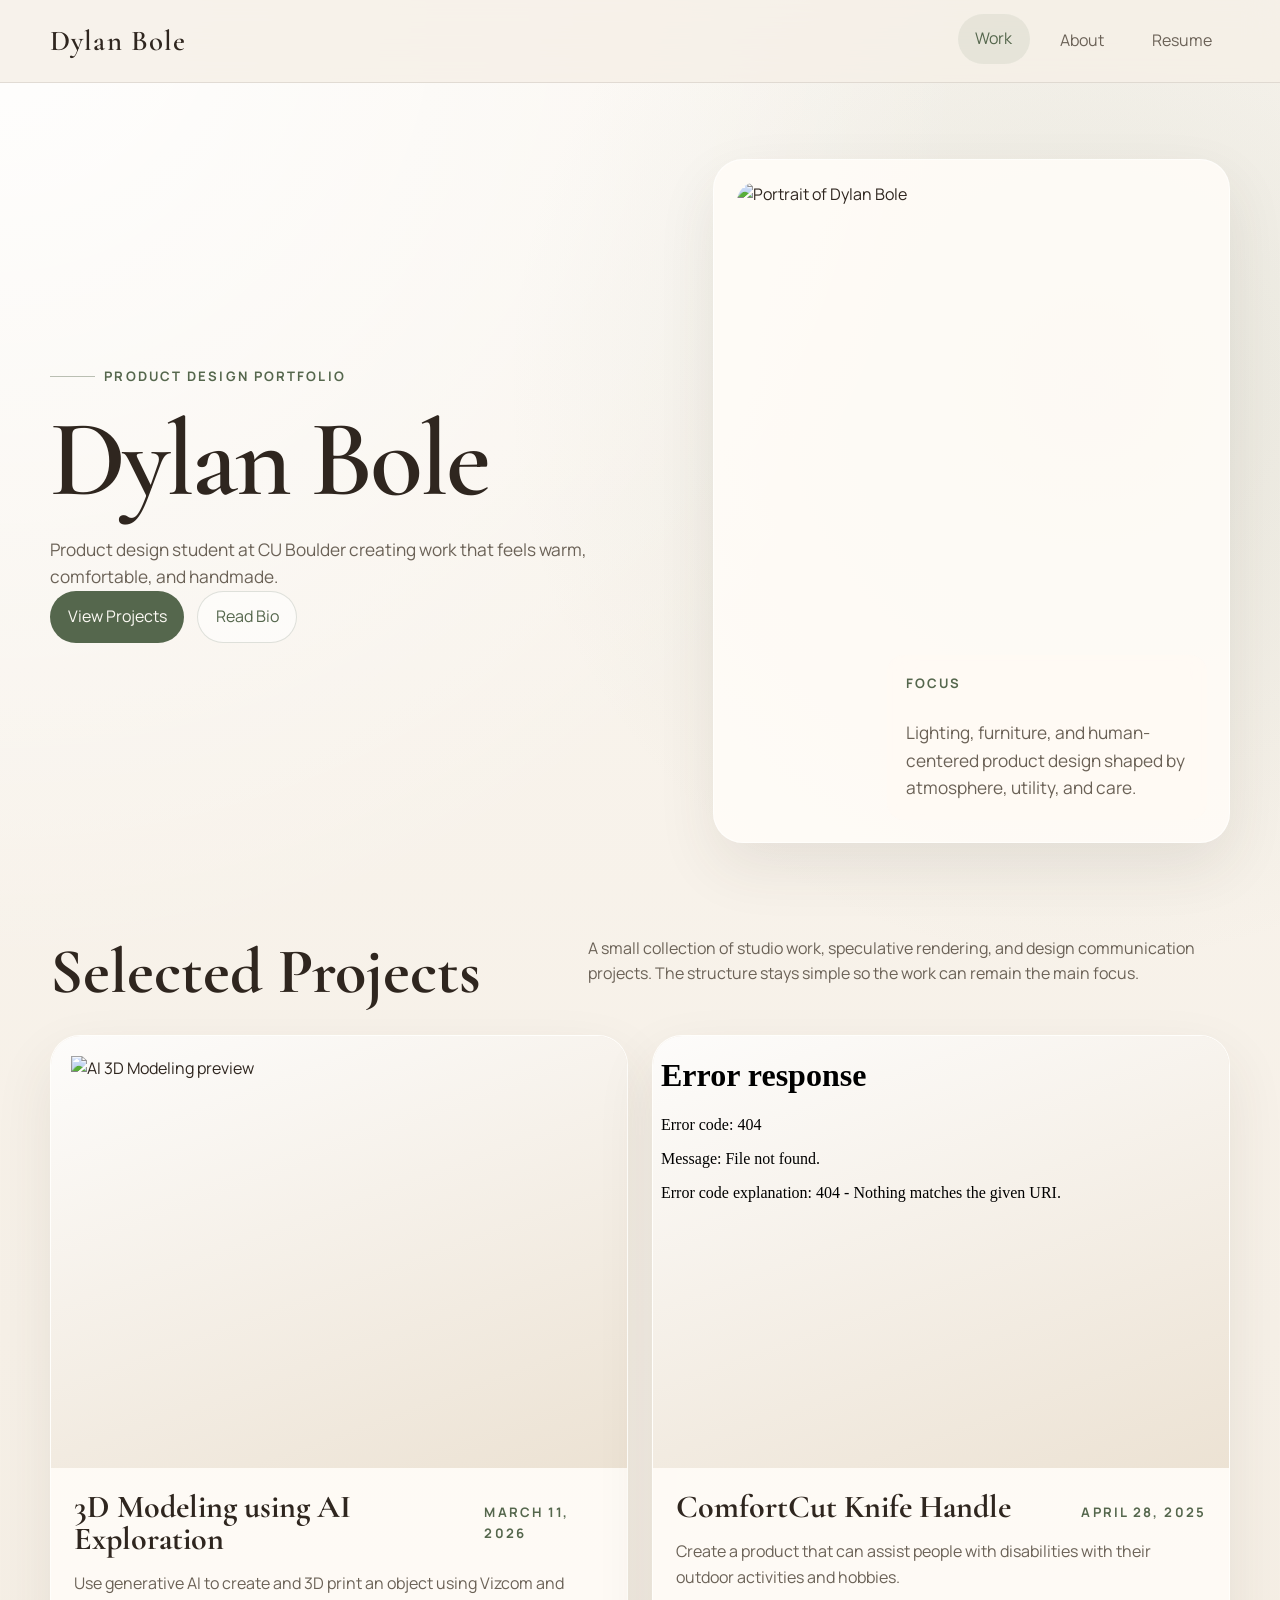
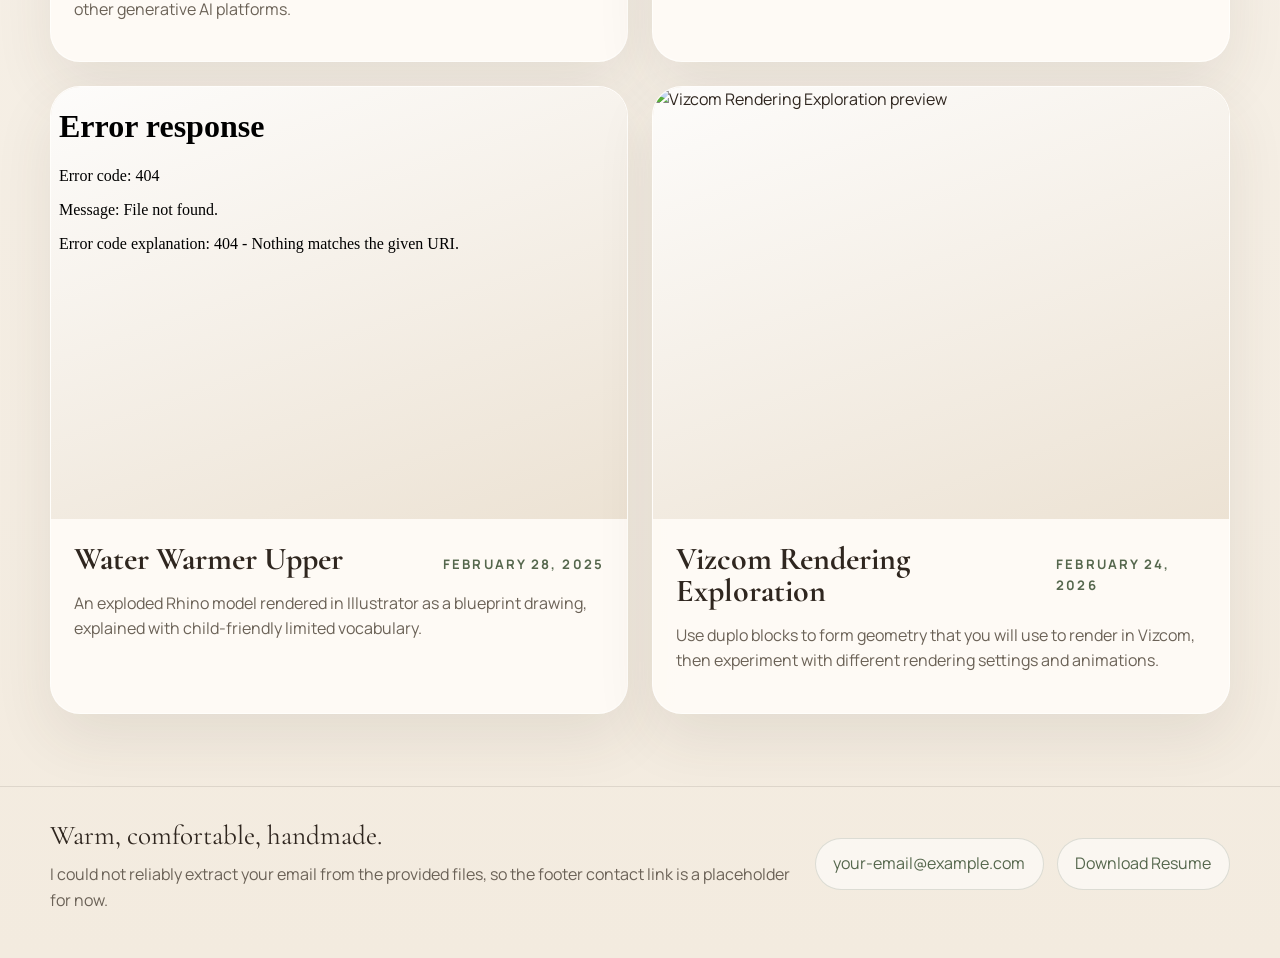
==== index.html @ c15d72f6 "Add files via upload" ====
<!DOCTYPE html>
<html lang="en">
<head>
  <meta charset="UTF-8">
  <meta name="viewport" content="width=device-width, initial-scale=1.0">
  <title>Dylan Bole | Portfolio</title>
  <meta name="description" content="Portfolio of Dylan Bole, a product design student at CU Boulder.">
  <link rel="preconnect" href="https://fonts.googleapis.com">
  <link rel="preconnect" href="https://fonts.gstatic.com" crossorigin>
  <link href="https://fonts.googleapis.com/css2?family=Cormorant+Garamond:wght@400;500;600;700&family=Manrope:wght@400;500;600;700;800&display=swap" rel="stylesheet">
  <link rel="stylesheet" href="styles.css">
</head>
<body>
  <nav class="site-nav">
    <div class="nav-inner">
      <a class="brand" href="index.html">Dylan Bole</a>
      <div class="nav-links">
        <a class="active" href="index.html">Work</a>
        <a href="about.html">About</a>
        <a href="resume/resume.pdf" target="_blank" rel="noopener">Resume</a>
      </div>
    </div>
  </nav>

  <main class="page">
    <section class="hero">
      <div>
        <span class="eyebrow">Product Design Portfolio</span>
        <h1>Dylan Bole</h1>
        <p>Product design student at CU Boulder creating work that feels warm, comfortable, and handmade.</p>
        <div class="hero-actions">
          <a class="button primary" href="#projects">View Projects</a>
          <a class="button secondary" href="about.html">Read Bio</a>
        </div>
      </div>

      <div class="hero-panel">
        <img src="assets/images/dylan-bole-portrait.jpg" alt="Portrait of Dylan Bole">
        <div class="hero-panel-card">
          <strong class="meta-label">Focus</strong>
          <p class="footer-note">Lighting, furniture, and human-centered product design shaped by atmosphere, utility, and care.</p>
        </div>
      </div>
    </section>

    <section class="section" id="projects">
      <div class="section-header">
        <h2>Selected Projects</h2>
        <p class="section-copy">A small collection of studio work, speculative rendering, and design communication projects. The structure stays simple so the work can remain the main focus.</p>
      </div>

      <div class="projects-grid">
        <a class="project-card" href="project-ai-3d-modeling.html">
          <div class="card-media card-media--contain">
            <img src="assets/images/ai-3d-modeling.jpg" alt="AI 3D Modeling preview">
          </div>
          <div class="card-body">
            <div class="card-title-row">
              <h3>3D Modeling using AI Exploration</h3>
              <span class="card-date">March 11, 2026</span>
            </div>
            <p class="section-copy">Use generative AI to create and 3D print an object using Vizcom and other generative AI platforms.</p>
          </div>
        </a>

        <a class="project-card" href="project-designing-for-outdoor-inclusion.html">
          <div class="card-media">
            <iframe src="assets/docs/comfortcut-knife-handle.pdf#toolbar=0&navpanes=0&scrollbar=0&view=FitH" title="ComfortCut Knife Handle PDF preview"></iframe>
          </div>
          <div class="card-body">
            <div class="card-title-row">
              <h3>ComfortCut Knife Handle</h3>
              <span class="card-date">April 28, 2025</span>
            </div>
            <p class="section-copy">Create a product that can assist people with disabilities with their outdoor activities and hobbies.</p>
          </div>
        </a>

        <a class="project-card" href="project-thing-explainer.html">
          <div class="card-media">
            <iframe src="assets/docs/water-warmer-upper.pdf#toolbar=0&navpanes=0&scrollbar=0&view=FitH" title="Water Warmer Upper PDF preview"></iframe>
          </div>
          <div class="card-body">
            <div class="card-title-row">
              <h3>Water Warmer Upper</h3>
              <span class="card-date">February 28, 2025</span>
            </div>
            <p class="section-copy">An exploded Rhino model rendered in Illustrator as a blueprint drawing, explained with child-friendly limited vocabulary.</p>
          </div>
        </a>

        <a class="project-card" href="project-vizcom-exploration.html">
          <div class="card-media card-media--cover">
            <img src="assets/images/vizcom-victorian-building.jpg" alt="Vizcom Rendering Exploration preview">
          </div>
          <div class="card-body">
            <div class="card-title-row">
              <h3>Vizcom Rendering Exploration</h3>
              <span class="card-date">February 24, 2026</span>
            </div>
            <p class="section-copy">Use duplo blocks to form geometry that you will use to render in Vizcom, then experiment with different rendering settings and animations.</p>
          </div>
        </a>
      </div>
    </section>
  </main>

  <footer class="site-footer">
    <div class="footer-inner">
      <div>
        <p class="footer-title">Warm, comfortable, handmade.</p>
        <p class="footer-note">I could not reliably extract your email from the provided files, so the footer contact link is a placeholder for now.</p>
      </div>
      <div class="footer-links">
        <a class="pill" href="mailto:your-email@example.com">your-email@example.com</a>
        <a class="pill" href="resume/resume.pdf" target="_blank" rel="noopener">Download Resume</a>
      </div>
    </div>
  </footer>
</body>
</html>
---- styles.css ----
:root {
  --bg: #f6f0e7;
  --bg-soft: #efe6da;
  --surface: rgba(255, 252, 247, 0.88);
  --text: #2f261f;
  --muted: #6b6257;
  --line: rgba(69, 59, 48, 0.12);
  --accent: #7f9075;
  --accent-deep: #55674d;
  --shadow: 0 24px 60px rgba(71, 57, 39, 0.09);
  --radius-lg: 30px;
  --radius-md: 20px;
  --max-width: 1180px;
}

* {
  box-sizing: border-box;
}

html {
  scroll-behavior: smooth;
}

body {
  margin: 0;
  color: var(--text);
  background:
    radial-gradient(circle at top left, rgba(255, 255, 255, 0.9), transparent 34%),
    radial-gradient(circle at 85% 15%, rgba(127, 144, 117, 0.14), transparent 24%),
    linear-gradient(180deg, #faf6f0 0%, var(--bg) 52%, #f3ebdf 100%);
  font-family: "Manrope", "Avenir Next", sans-serif;
  line-height: 1.6;
}

img,
video {
  display: block;
  max-width: 100%;
}

a {
  color: inherit;
  text-decoration: none;
}

.site-nav {
  position: sticky;
  top: 0;
  z-index: 20;
  backdrop-filter: blur(16px);
  background: rgba(246, 240, 231, 0.82);
  border-bottom: 1px solid var(--line);
}

.nav-inner,
.page,
.footer-inner {
  width: min(calc(100% - 2rem), var(--max-width));
  margin: 0 auto;
}

.nav-inner {
  padding: 1rem 0;
  display: flex;
  align-items: center;
  justify-content: space-between;
  gap: 1rem;
}

.brand,
.hero h1,
.section h2,
.page-title h1,
.project-header h1,
.card-title-row h3,
.about-copy h2,
.project-text h2,
.footer-title {
  font-family: "Cormorant Garamond", Georgia, serif;
}

.brand {
  font-size: 1.8rem;
  font-weight: 600;
  letter-spacing: 0.04em;
}

.nav-links,
.hero-actions,
.project-links,
.footer-links {
  display: flex;
  flex-wrap: wrap;
  gap: 0.8rem;
}

.nav-links a,
.button,
.pill {
  display: inline-flex;
  align-items: center;
  justify-content: center;
  min-height: 3rem;
  padding: 0.75rem 1.1rem;
  border-radius: 999px;
  transition: background-color 220ms ease, color 220ms ease, transform 220ms ease, border-color 220ms ease;
}

.nav-links a {
  color: var(--muted);
}

.nav-links a:hover,
.nav-links a:focus-visible,
.nav-links a.active,
.button:hover,
.button:focus-visible,
.pill:hover,
.pill:focus-visible,
.project-card:hover,
.project-card:focus-within {
  transform: translateY(-2px);
}

.nav-links a:hover,
.nav-links a:focus-visible,
.nav-links a.active {
  color: var(--accent-deep);
  background: rgba(127, 144, 117, 0.12);
}

.page {
  min-height: 100vh;
}

.hero {
  min-height: calc(100vh - 79px);
  display: grid;
  grid-template-columns: 1.1fr 0.9fr;
  align-items: center;
  gap: 2rem;
  padding: 4rem 0 3rem;
}

.eyebrow,
.card-date,
.project-date,
.project-type,
.meta-label {
  color: var(--accent-deep);
  font-size: 0.82rem;
  font-weight: 700;
  letter-spacing: 0.16em;
  text-transform: uppercase;
}

.eyebrow {
  display: inline-flex;
  align-items: center;
  gap: 0.6rem;
  margin-bottom: 1.35rem;
}

.eyebrow::before {
  content: "";
  width: 2.8rem;
  height: 1px;
  background: rgba(85, 103, 77, 0.4);
}

.hero h1,
.page-title h1,
.project-header h1 {
  margin: 0;
  font-size: clamp(3.6rem, 9vw, 6.8rem);
  line-height: 0.93;
  font-weight: 600;
  letter-spacing: -0.03em;
}

.hero p,
.section-copy,
.lede,
.footer-note,
.project-text p {
  color: var(--muted);
}

.hero p {
  max-width: 34rem;
  margin: 1.6rem 0 0;
  font-size: 1.08rem;
}

.button.primary {
  background: var(--accent-deep);
  color: #fdfaf5;
}

.button.secondary,
.pill {
  background: rgba(255, 255, 255, 0.56);
  border: 1px solid rgba(85, 103, 77, 0.18);
  color: var(--accent-deep);
}

.hero-panel,
.panel,
.project-card,
.media-frame,
.project-text,
.portrait-card {
  background: rgba(255, 252, 247, 0.88);
  border: 1px solid rgba(255, 255, 255, 0.65);
  box-shadow: var(--shadow);
}

.hero-panel {
  position: relative;
  overflow: hidden;
  min-height: 76vh;
  border-radius: var(--radius-lg);
  padding: 1.4rem;
  display: flex;
  align-items: flex-end;
}

.hero-panel img {
  position: absolute;
  inset: 1.4rem;
  width: calc(100% - 2.8rem);
  height: calc(100% - 2.8rem);
  object-fit: cover;
  border-radius: 20px;
}

.hero-panel-card {
  position: relative;
  z-index: 1;
  width: min(20rem, 100%);
  margin-left: auto;
  padding: 1.1rem 1.2rem;
  border-radius: 18px;
  background: rgba(255, 250, 243, 0.84);
  backdrop-filter: blur(14px);
}

.hero-panel-card strong {
  display: block;
  margin-bottom: 0.25rem;
}

.section {
  padding: 1rem 0 4.5rem;
}

.section-header,
.page-title,
.project-header,
.about-grid,
.project-layout,
.footer-inner {
  display: grid;
  gap: 1.5rem;
}

.section-header {
  grid-template-columns: 0.8fr 1fr;
  align-items: end;
  margin-bottom: 2rem;
}

.section h2,
.page-title h1,
.project-header h1 {
  font-size: clamp(2.7rem, 5vw, 4.2rem);
  line-height: 0.95;
  margin: 0;
}

.projects-grid {
  display: grid;
  grid-template-columns: repeat(2, minmax(0, 1fr));
  gap: 1.5rem;
}

.project-card {
  overflow: hidden;
  border-radius: var(--radius-lg);
  transition: transform 280ms ease, box-shadow 280ms ease, border-color 280ms ease;
}

.project-card:hover,
.project-card:focus-within {
  box-shadow: 0 28px 70px rgba(71, 57, 39, 0.14);
  border-color: rgba(127, 144, 117, 0.24);
}

.card-media {
  aspect-ratio: 4 / 3;
  overflow: hidden;
  background:
    linear-gradient(160deg, rgba(255, 255, 255, 0.88), rgba(236, 226, 211, 0.92)),
    #efe6da;
}

.card-media img,
.card-media iframe {
  width: 100%;
  height: 100%;
  border: 0;
}

.card-media--cover img {
  object-fit: cover;
}

.card-media--contain img {
  object-fit: contain;
  padding: 1.25rem;
}

.card-body,
.project-text,
.panel {
  padding: 1.45rem;
}

.card-title-row,
.project-meta {
  display: flex;
  align-items: baseline;
  justify-content: space-between;
  gap: 1rem;
}

.card-title-row h3,
.about-copy h2,
.project-text h2 {
  margin: 0;
  font-size: 2rem;
  line-height: 1;
}

.page-title,
.project-header {
  padding: 3.4rem 0 2rem;
}

.page-title,
.about-grid,
.project-layout {
  grid-template-columns: 0.95fr 1.05fr;
}

.portrait-card {
  overflow: hidden;
  border-radius: var(--radius-lg);
}

.portrait-card img {
  width: 100%;
  aspect-ratio: 1 / 1;
  object-fit: cover;
}

.about-copy,
.project-stack {
  display: grid;
  gap: 1.25rem;
}

.media-frame,
.project-text {
  border-radius: var(--radius-lg);
  overflow: hidden;
}

.media-frame {
  padding: 1rem;
}

.media-frame img,
.media-frame video,
.media-frame iframe {
  width: 100%;
  border: 0;
  border-radius: 18px;
  background: #efe6da;
}

.media-frame iframe {
  min-height: 72vh;
}

.site-footer {
  border-top: 1px solid var(--line);
  padding: 1.7rem 0 2.8rem;
}

.footer-inner {
  grid-template-columns: 1fr auto;
  align-items: center;
}

.footer-title {
  margin: 0;
  font-size: 1.7rem;
}

.footer-note {
  margin: 0.3rem 0 0;
}

@media (max-width: 960px) {
  .hero,
  .page-title,
  .section-header,
  .about-grid,
  .project-layout,
  .footer-inner {
    grid-template-columns: 1fr;
  }

  .hero {
    min-height: auto;
    padding-top: 2.8rem;
  }

  .hero-panel {
    min-height: 26rem;
  }

  .projects-grid {
    grid-template-columns: 1fr;
  }

  .card-title-row,
  .project-meta {
    flex-direction: column;
    align-items: flex-start;
    gap: 0.35rem;
  }

  .media-frame iframe {
    min-height: 34rem;
  }
}

@media (max-width: 640px) {
  .nav-inner,
  .page,
  .footer-inner {
    width: min(calc(100% - 1.2rem), var(--max-width));
  }

  .nav-inner {
    padding: 0.85rem 0;
  }

  .nav-links a {
    padding: 0.58rem 0.82rem;
  }

  .hero h1,
  .page-title h1,
  .project-header h1 {
    font-size: clamp(3rem, 16vw, 4.4rem);
  }

  .hero-panel {
    min-height: 22rem;
    padding: 0.9rem;
  }

  .hero-panel img {
    inset: 0.9rem;
    width: calc(100% - 1.8rem);
    height: calc(100% - 1.8rem);
  }

  .card-body,
  .project-text,
  .panel,
  .hero-panel-card {
    padding: 1.1rem;
  }

  .media-frame {
    padding: 0.8rem;
  }

  .media-frame iframe {
    min-height: 26rem;
  }
}
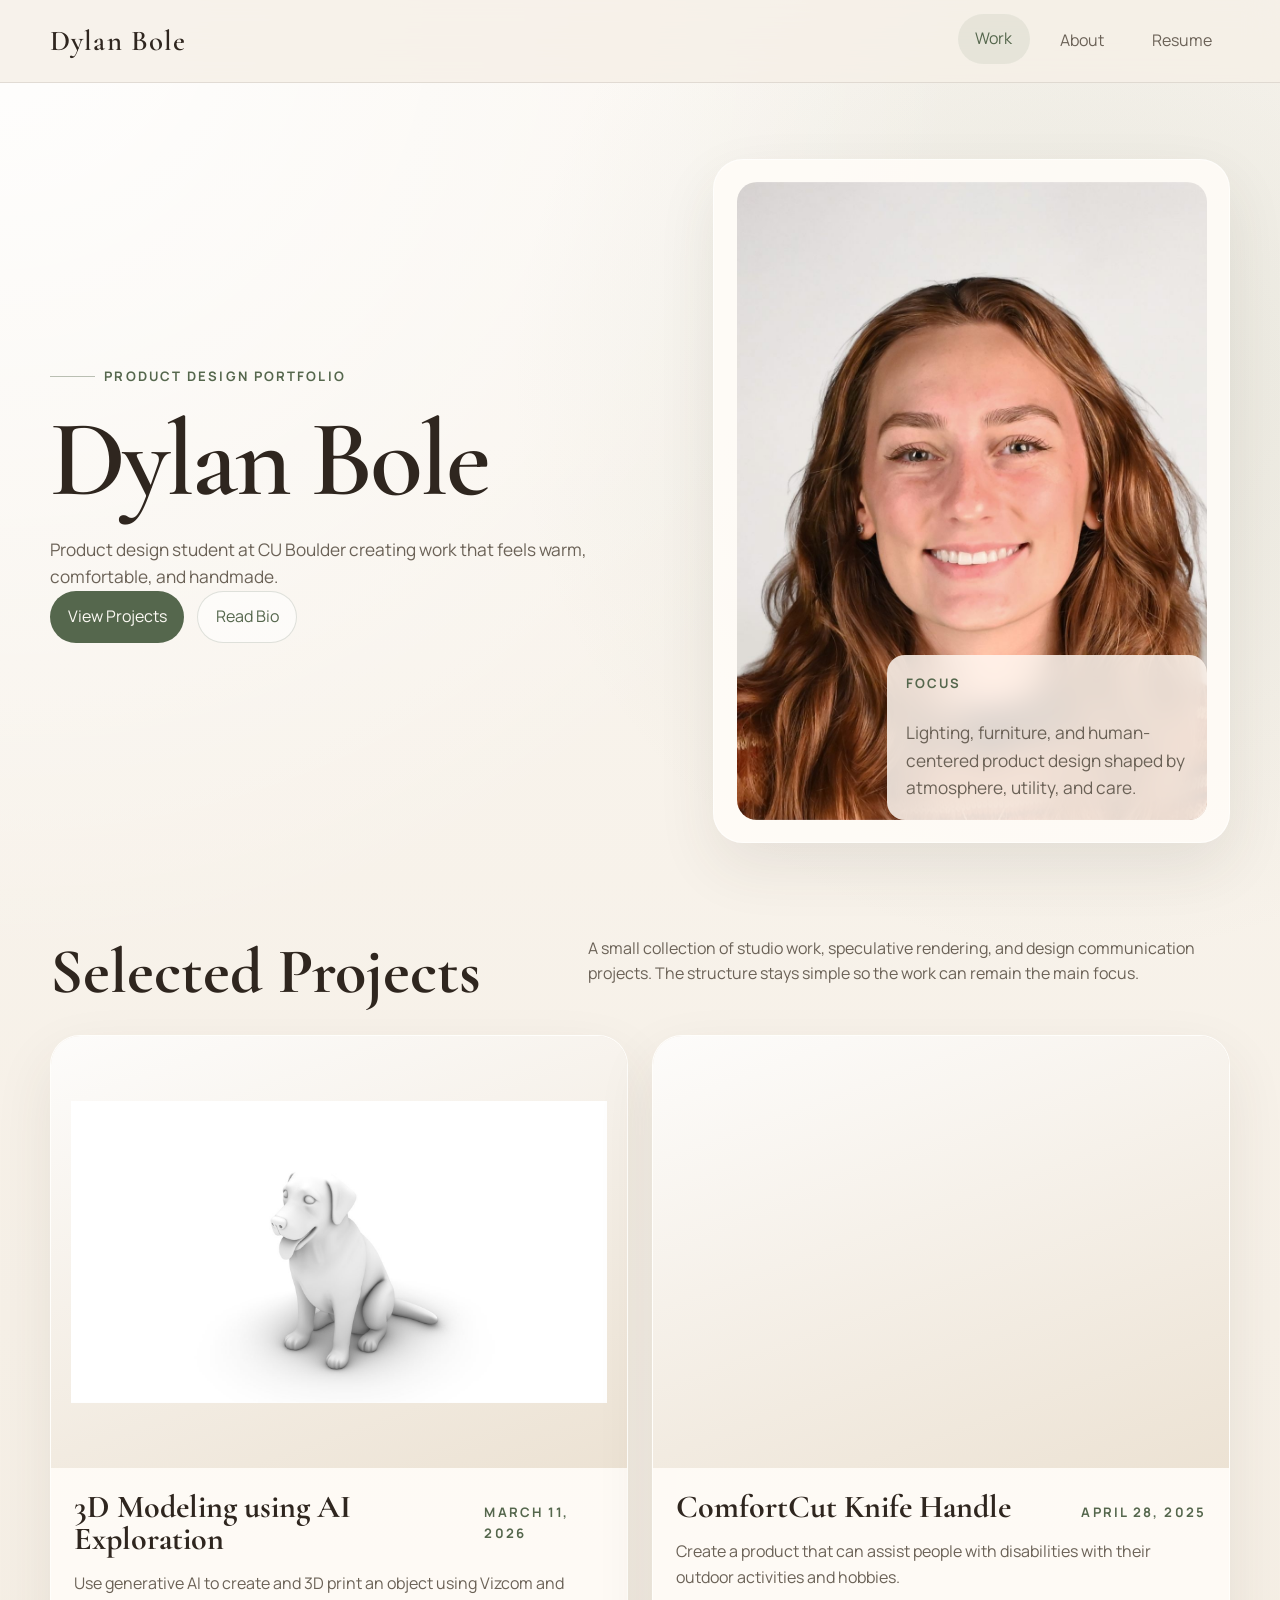
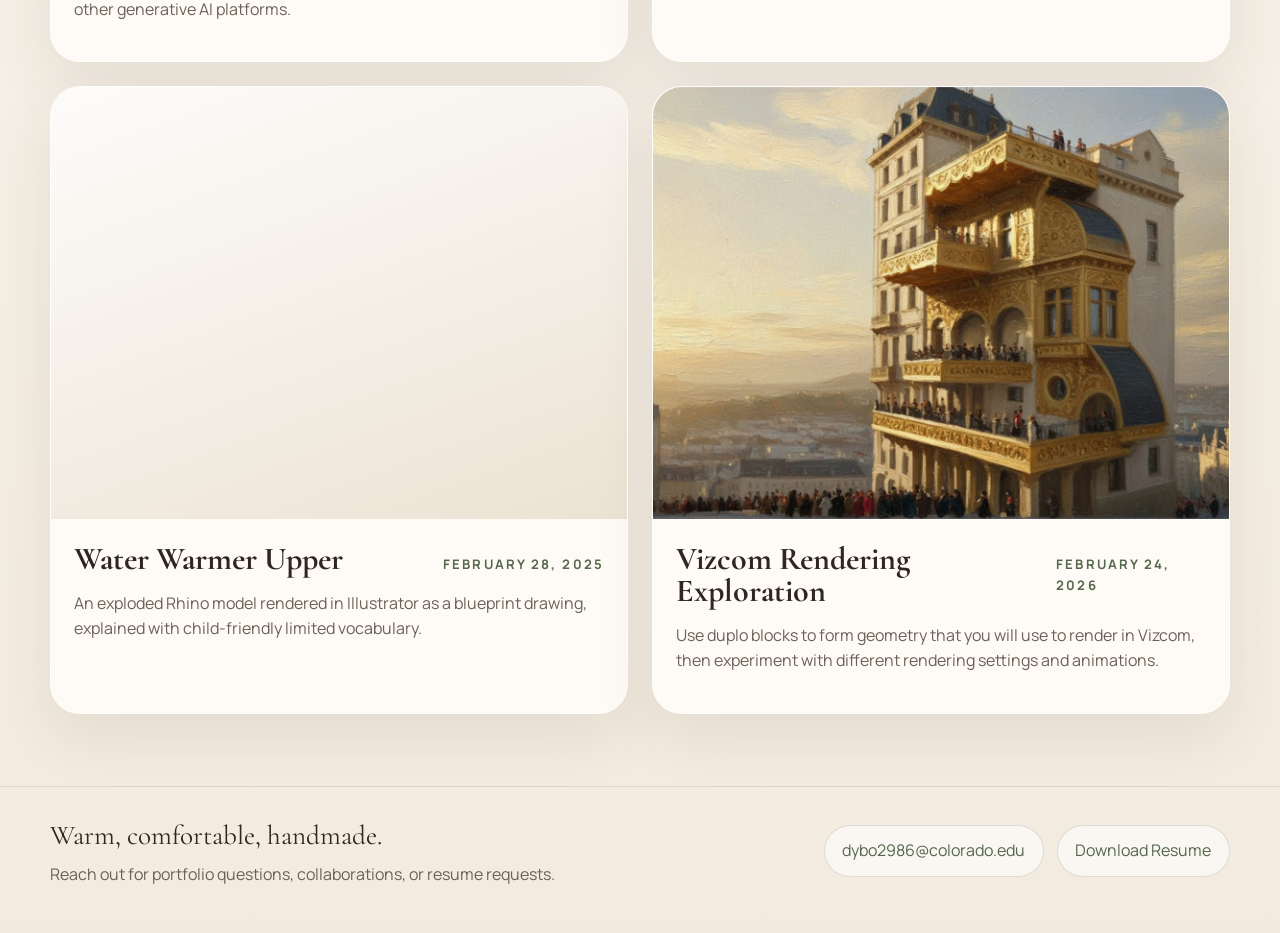
==== commit 6fa1abf2: "Update portfolio contact email" ====
--- a/index.html
+++ b/index.html
@@ -109,10 +109,10 @@
     <div class="footer-inner">
       <div>
         <p class="footer-title">Warm, comfortable, handmade.</p>
-        <p class="footer-note">I could not reliably extract your email from the provided files, so the footer contact link is a placeholder for now.</p>
+        <p class="footer-note">Reach out for portfolio questions, collaborations, or resume requests.</p>
       </div>
       <div class="footer-links">
-        <a class="pill" href="mailto:your-email@example.com">your-email@example.com</a>
+        <a class="pill" href="mailto:dybo2986@colorado.edu">dybo2986@colorado.edu</a>
         <a class="pill" href="resume/resume.pdf" target="_blank" rel="noopener">Download Resume</a>
       </div>
     </div>
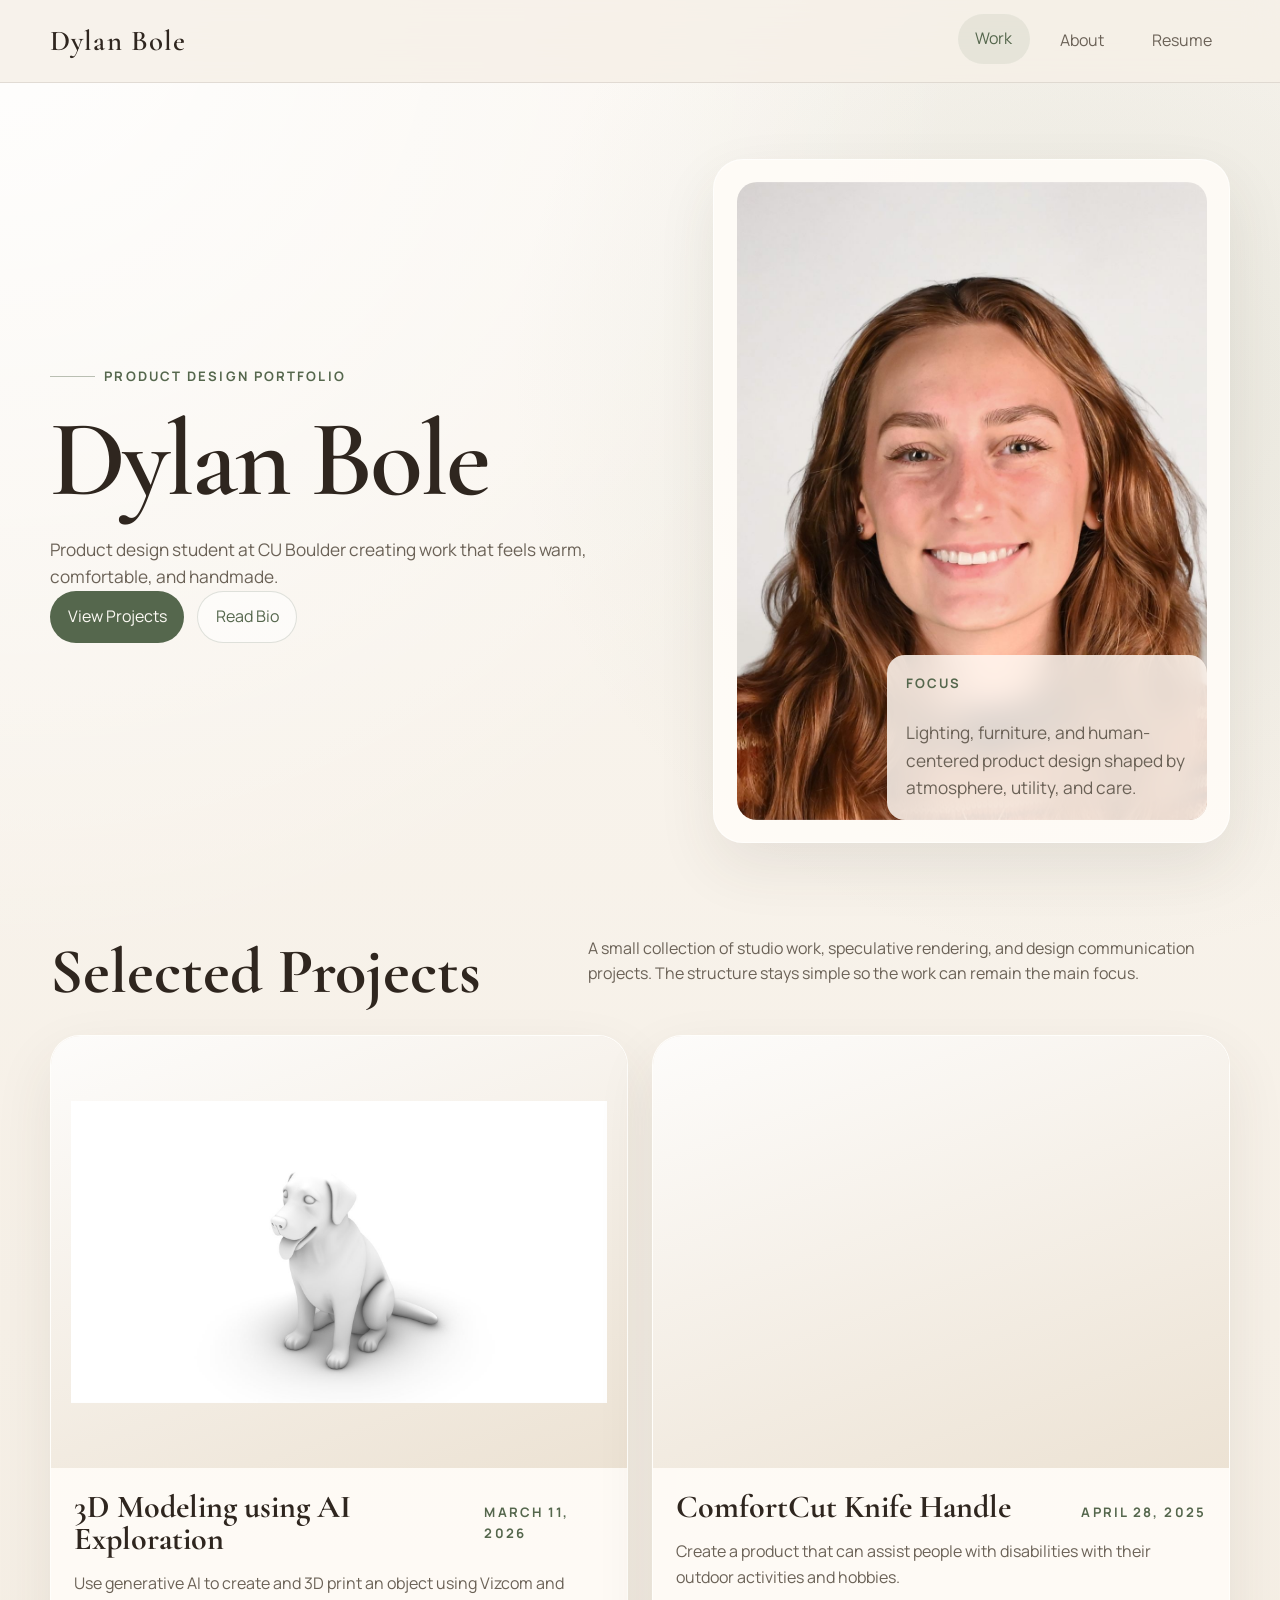
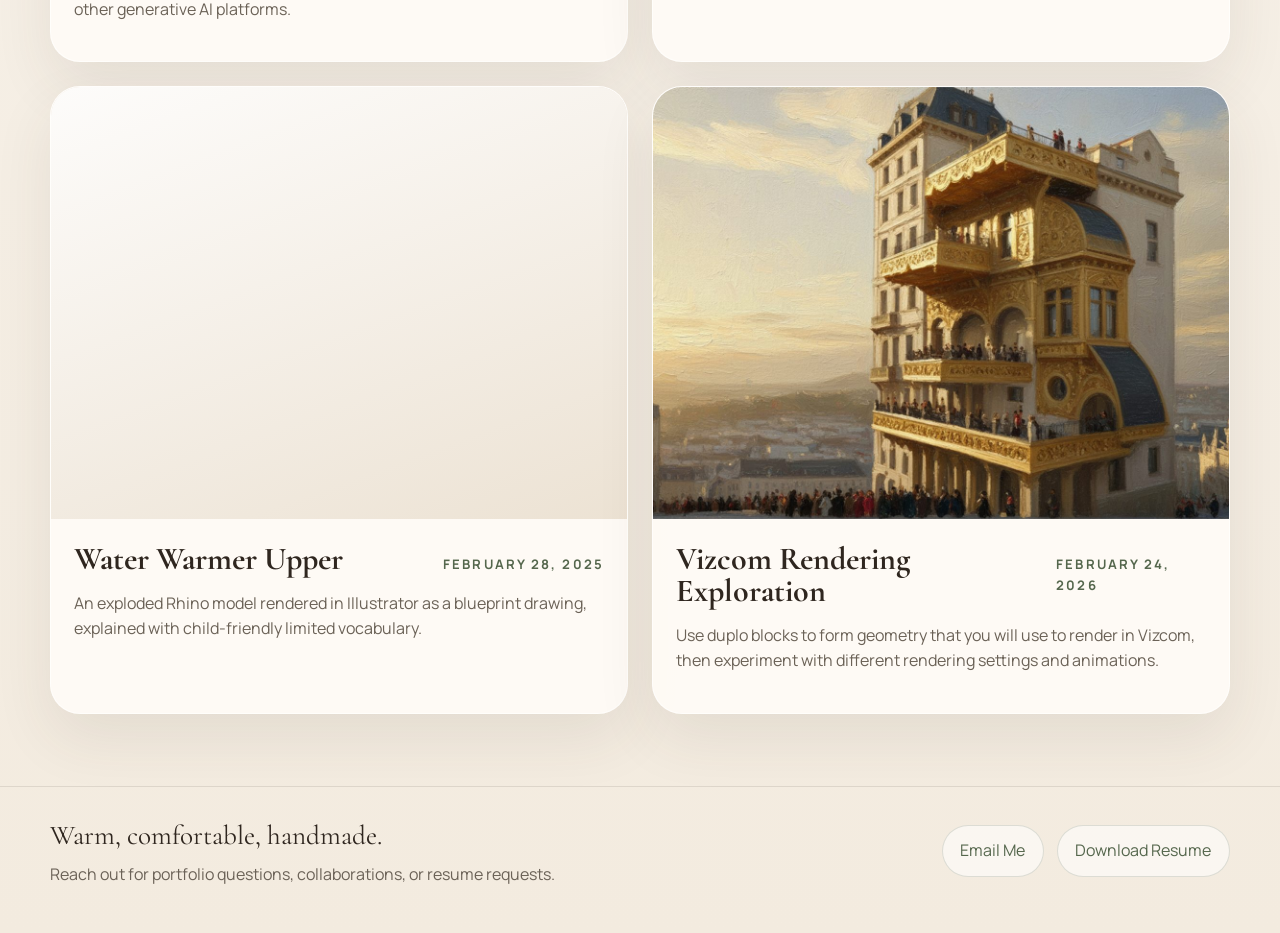
==== commit 92fb1a96: "Polish metadata and favicon" ====
--- a/index.html
+++ b/index.html
@@ -3,8 +3,9 @@
 <head>
   <meta charset="UTF-8">
   <meta name="viewport" content="width=device-width, initial-scale=1.0">
-  <title>Dylan Bole | Portfolio</title>
-  <meta name="description" content="Portfolio of Dylan Bole, a product design student at CU Boulder.">
+  <title>Dylan Bole | Product Design Portfolio</title>
+  <meta name="description" content="Portfolio of Dylan Bole, a CU Boulder product design student focused on warm, comfortable, and handmade design.">
+  <link rel="icon" href="favicon.ico" type="image/x-icon">
   <link rel="preconnect" href="https://fonts.googleapis.com">
   <link rel="preconnect" href="https://fonts.gstatic.com" crossorigin>
   <link href="https://fonts.googleapis.com/css2?family=Cormorant+Garamond:wght@400;500;600;700&family=Manrope:wght@400;500;600;700;800&display=swap" rel="stylesheet">
@@ -112,7 +113,7 @@
         <p class="footer-note">Reach out for portfolio questions, collaborations, or resume requests.</p>
       </div>
       <div class="footer-links">
-        <a class="pill" href="mailto:dybo2986@colorado.edu">dybo2986@colorado.edu</a>
+        <a class="pill" href="mailto:dybo2986@colorado.edu">Email Me</a>
         <a class="pill" href="resume/resume.pdf" target="_blank" rel="noopener">Download Resume</a>
       </div>
     </div>
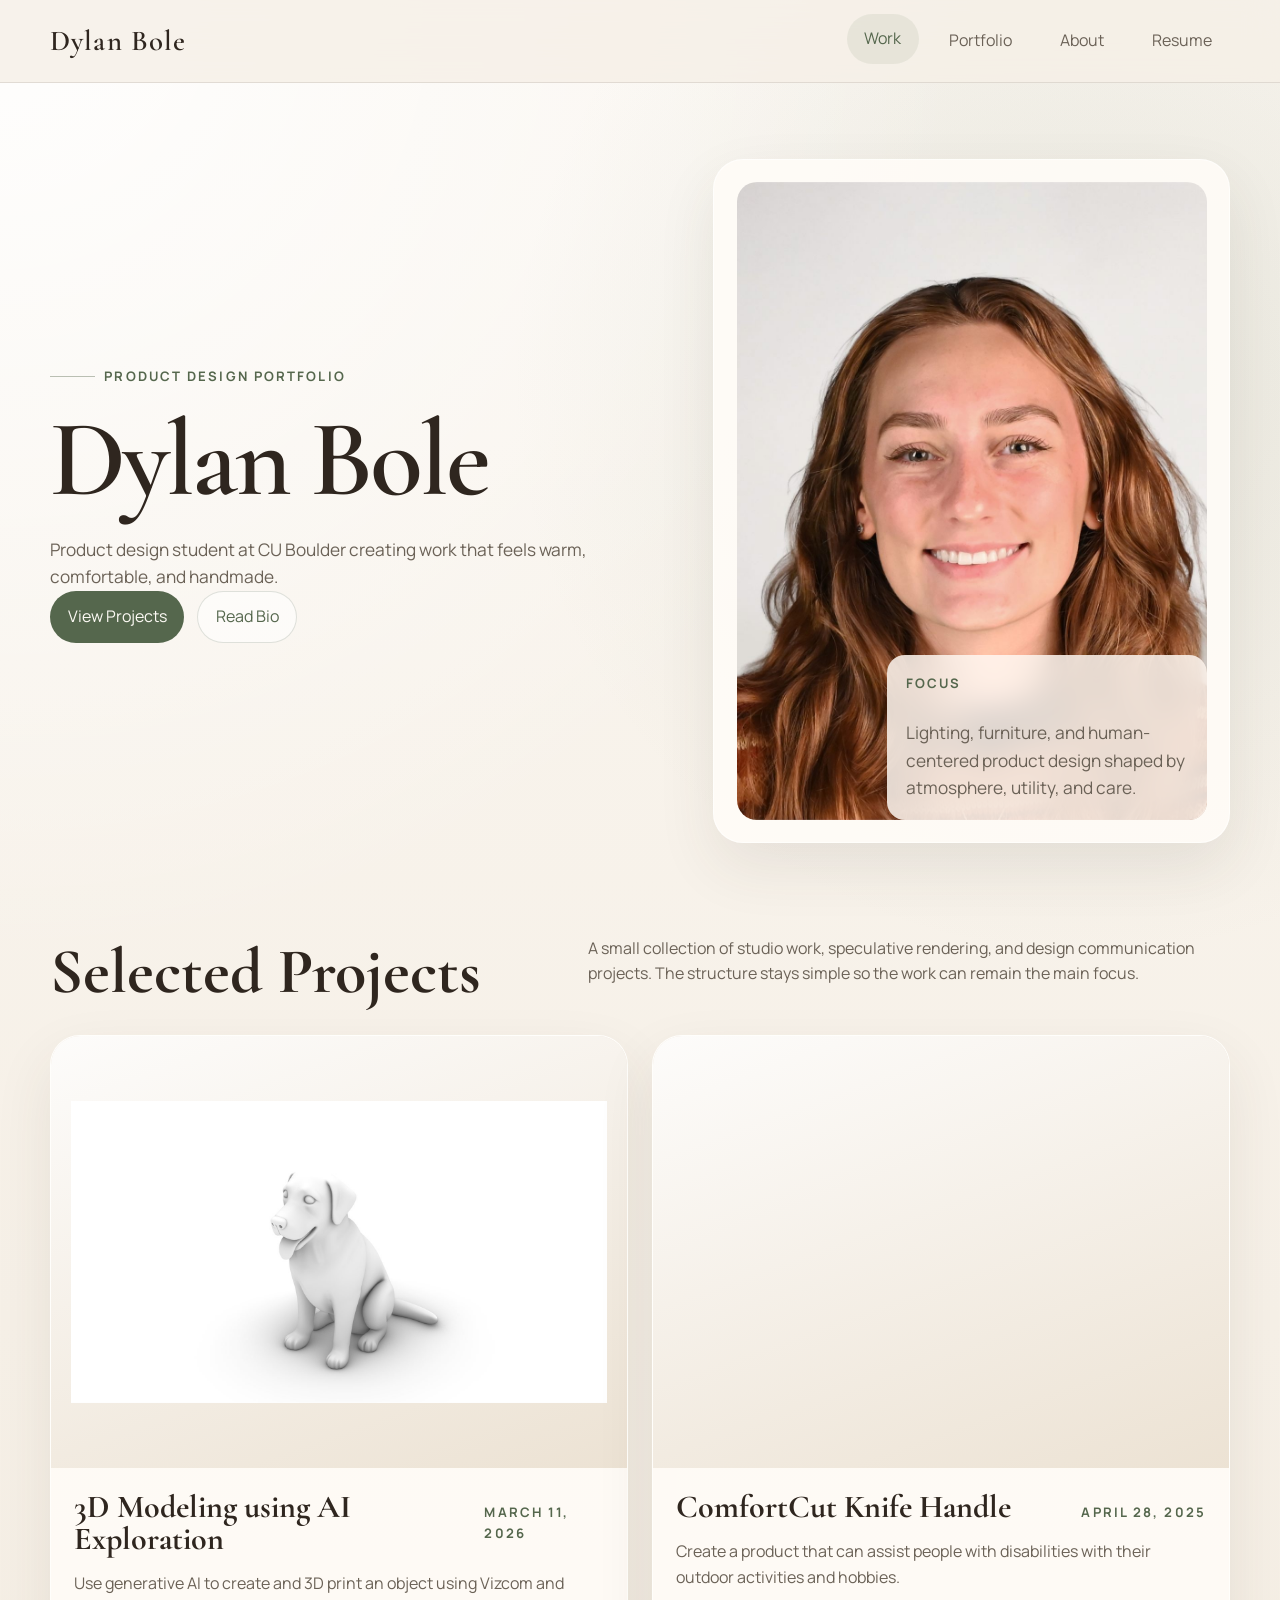
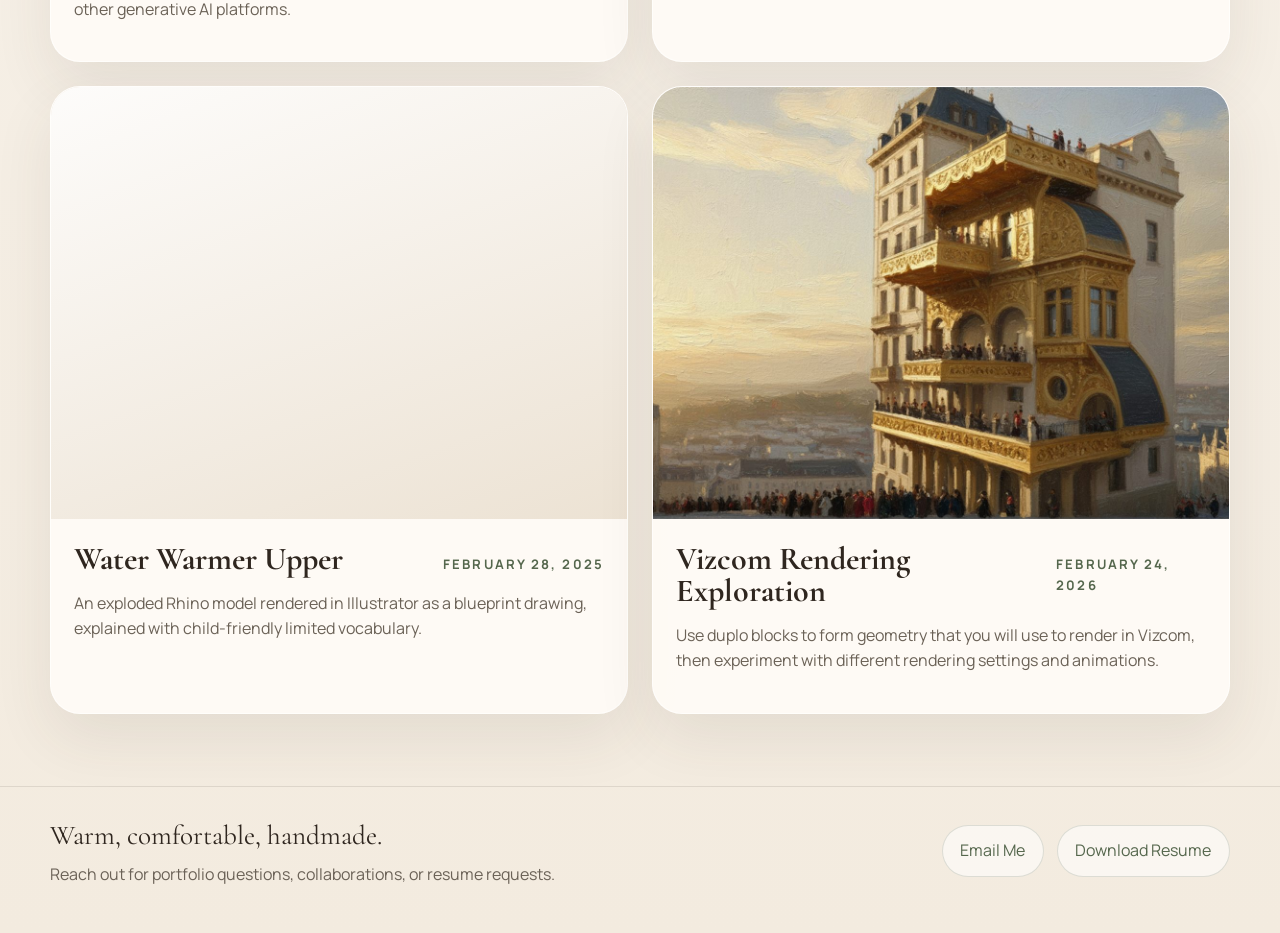
==== commit 6fe4e482: "Add portfolio placeholder page" ====
--- a/index.html
+++ b/index.html
@@ -17,6 +17,7 @@
       <a class="brand" href="index.html">Dylan Bole</a>
       <div class="nav-links">
         <a class="active" href="index.html">Work</a>
+        <a href="portfolio.html">Portfolio</a>
         <a href="about.html">About</a>
         <a href="resume/resume.pdf" target="_blank" rel="noopener">Resume</a>
       </div>
